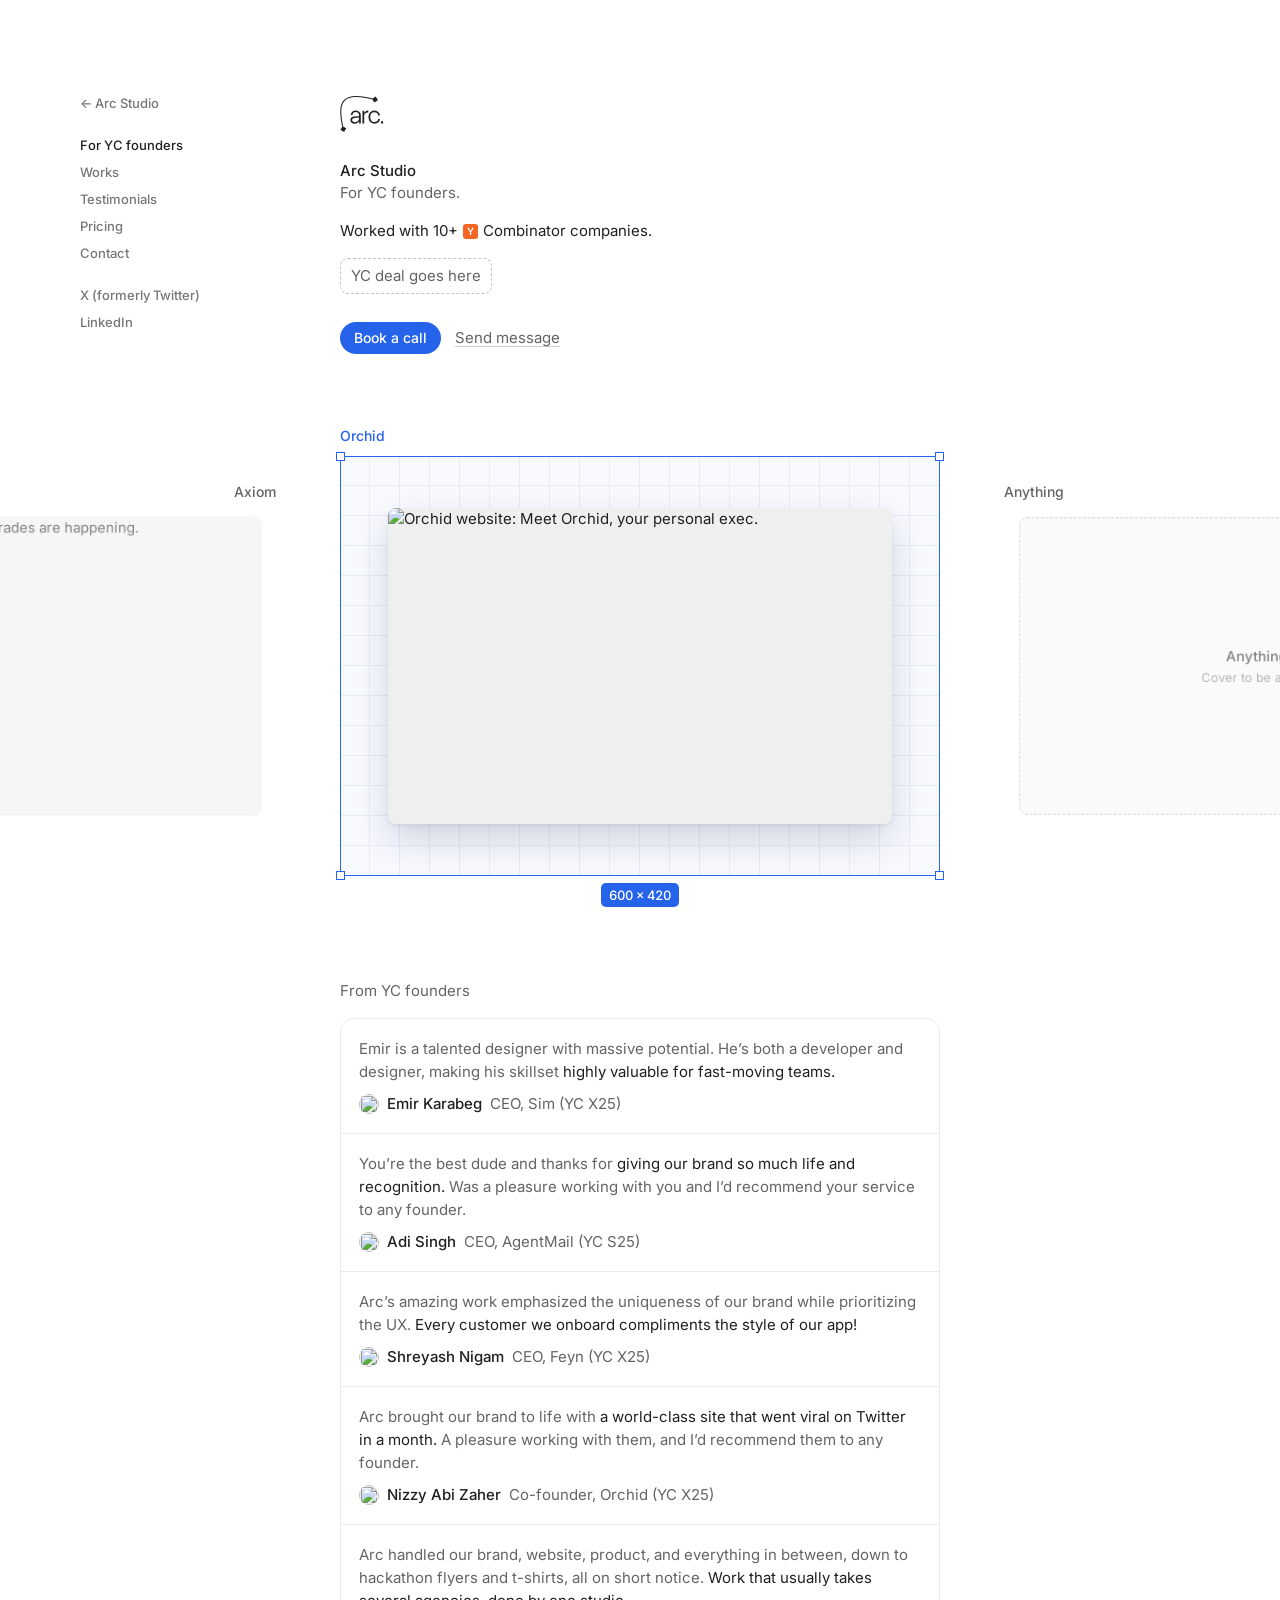
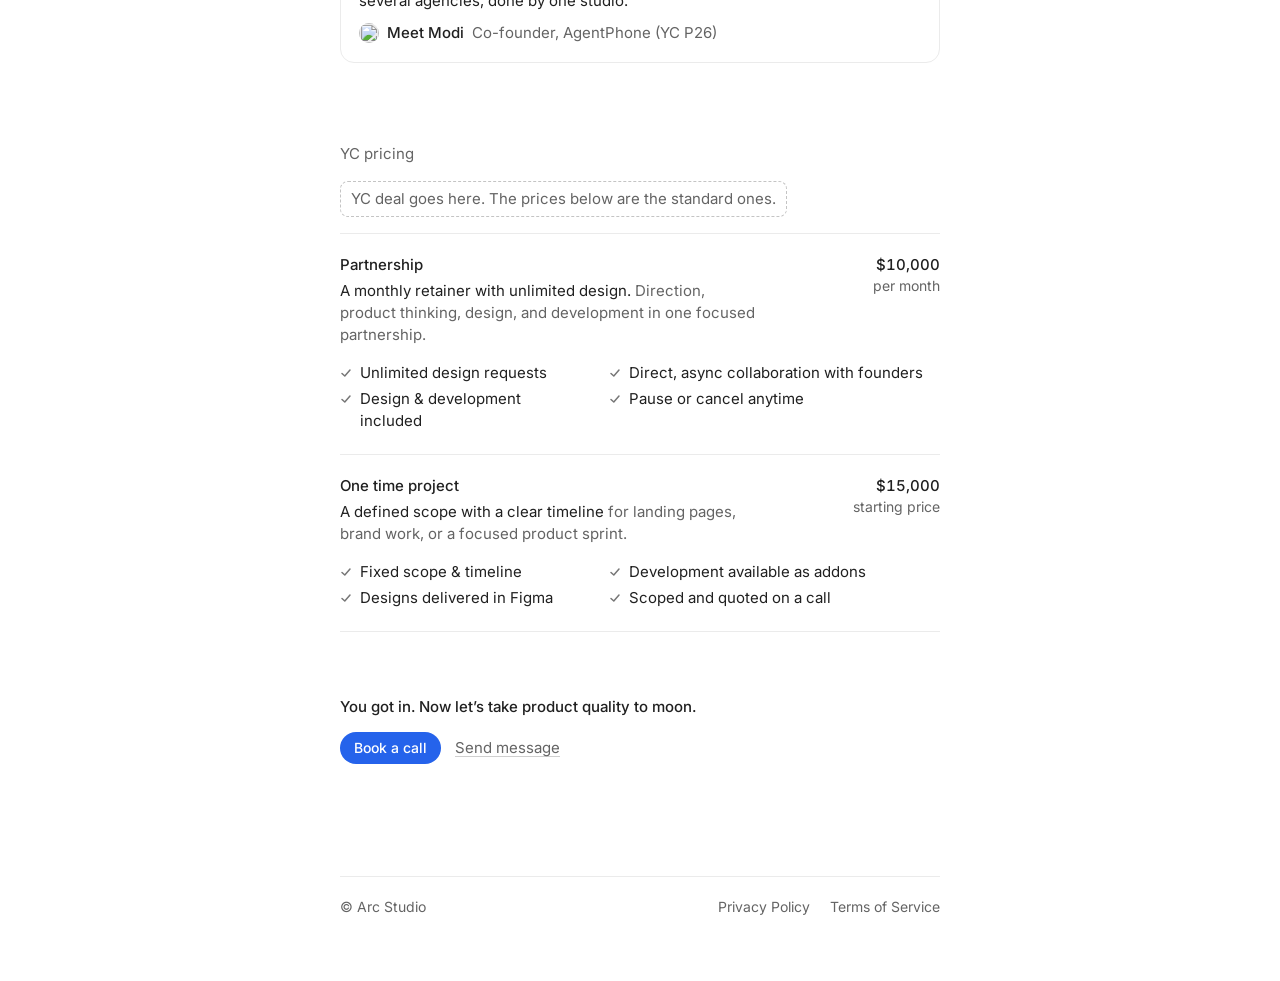
==== yc.html @ d801b8f3 "Add Arc Studio landing page and YC founders page Static site: homepage with sidebar, works carousel " ====
<!doctype html>
<html lang="en">
  <head>
    <meta charset="utf-8" />
    <meta name="viewport" content="width=device-width, initial-scale=1" />
    <title>Arc Studio for YC founders</title>
    <meta name="description" content="Arc Studio for Y Combinator founders." />
    <link rel="preconnect" href="https://fonts.googleapis.com" />
    <link rel="preconnect" href="https://fonts.gstatic.com" crossorigin />
    <link href="https://fonts.googleapis.com/css2?family=Caveat:wght@400&family=Inter:wght@400;500;600&display=swap" rel="stylesheet" />
    <link rel="stylesheet" href="styles.css" />
  </head>
  <body>
    <nav class="sidebar" aria-label="Sections">
      <ul class="sidebar__group">
        <li><a class="sidebar__link" href="index.html">&larr; Arc Studio</a></li>
      </ul>
      <ul class="sidebar__group">
        <li><a class="sidebar__link is-active" href="#top" data-spy="top">For YC founders</a></li>
        <li><a class="sidebar__link" href="#works" data-spy="works">Works</a></li>
        <li><a class="sidebar__link" href="#testimonials" data-spy="testimonials">Testimonials</a></li>
        <li><a class="sidebar__link" href="#pricing" data-spy="pricing">Pricing</a></li>
        <li><a class="sidebar__link" href="#contact" data-spy="contact">Contact</a></li>
      </ul>
      <ul class="sidebar__group">
        <li><a class="sidebar__link" href="https://x.com/arcstudio">X (formerly Twitter)</a></li>
        <li><a class="sidebar__link" href="https://www.linkedin.com/company/design-studio-arc/">LinkedIn</a></li>
      </ul>
    </nav>

    <main>
      <header class="col intro" id="top">
        <a class="logo" href="index.html" aria-label="Arc, back to the main page">
          <svg viewBox="0 0 58 48" fill="currentColor" aria-hidden="true">
            <path d="M27.3996 25.6826V36.5368H25.1037V33.773C24.5003 34.7557 23.6959 35.5207 22.6904 36.0678C21.6849 36.615 20.5342 36.8886 19.2382 36.8886C17.5624 36.8886 16.1938 36.4363 15.1324 35.5318C14.0822 34.6161 13.5571 33.438 13.5571 31.9975C13.5571 30.6686 14.0096 29.5966 14.9145 28.7814C15.8195 27.9662 17.0764 27.4916 18.6852 27.3576L24.2657 26.9054C24.8243 26.8607 25.1037 26.576 25.1037 26.0511V25.5486C25.1037 24.2867 24.7014 23.2817 23.897 22.5335C23.0926 21.7854 22.0033 21.4113 20.6292 21.4113C18.0595 21.4113 16.6406 22.6955 16.3725 25.2638H13.9928C14.071 24.1025 14.4062 23.0863 14.9983 22.2153C15.5905 21.3331 16.3781 20.6463 17.3613 20.155C18.3444 19.6636 19.4616 19.418 20.7129 19.418C22.0201 19.418 23.1764 19.686 24.1819 20.222C25.1874 20.758 25.9751 21.5006 26.5449 22.4498C27.1147 23.3878 27.3996 24.4654 27.3996 25.6826ZM15.8698 31.8635C15.8698 32.7792 16.2105 33.505 16.892 34.041C17.5735 34.577 18.5064 34.845 19.6907 34.845C21.3218 34.845 22.629 34.3425 23.6122 33.3375C24.6065 32.3325 25.1037 30.9981 25.1037 29.3342V28.7814L19.1041 29.2002C16.9479 29.3565 15.8698 30.2443 15.8698 31.8635ZM29.6389 19.7865H31.9348V22.2823C32.4934 21.3778 33.2029 20.6798 34.0631 20.1885C34.9346 19.6971 35.8172 19.4515 36.7109 19.4515H37.398V21.8468H36.6942C35.3312 21.8468 34.1972 22.2599 33.2922 23.0863C32.3873 23.9126 31.9348 24.9735 31.9348 26.2689V36.5368H29.6389V19.7865ZM37.6173 28.0947C37.6173 26.3526 37.9413 24.8339 38.5893 23.5386C39.2485 22.232 40.159 21.2214 41.3209 20.5067C42.494 19.7809 43.857 19.418 45.41 19.418C46.8065 19.418 48.0522 19.6916 49.1471 20.2387C50.2531 20.7747 51.1358 21.5341 51.7949 22.5168C52.4653 23.4995 52.8451 24.6497 52.9345 25.9674H50.5883C50.5213 24.5938 50.0185 23.5162 49.0801 22.7345C48.1416 21.9417 46.9182 21.5453 45.41 21.5453C43.6783 21.5453 42.3376 22.1204 41.3879 23.2706C40.4383 24.4096 39.9635 26.0176 39.9635 28.0947C39.9635 30.194 40.4383 31.8244 41.3879 32.9858C42.3488 34.136 43.6894 34.7111 45.41 34.7111C46.9071 34.7111 48.1248 34.3481 49.0633 33.6223C50.0018 32.8853 50.5101 31.8691 50.5883 30.5737H52.9345C52.8228 31.8579 52.4317 32.969 51.7614 33.907C51.1022 34.8451 50.2252 35.5709 49.1303 36.0846C48.0355 36.5871 46.7953 36.8383 45.41 36.8383C43.857 36.8383 42.494 36.4754 41.3209 35.7496C40.159 35.0237 39.2485 34.0075 38.5893 32.701C37.9413 31.3833 37.6173 29.8479 37.6173 28.0947ZM54.4305 33.639H57.1789V36.5368H54.4305V33.639Z" />
            <path d="M5.06551 48L8.02934 43.1319L3.15893 40.1696L0.195095 45.0376L5.06551 48ZM50.2625 5.65177L47.3581 0.748277L42.4521 3.65164L45.3569 8.55517L50.2625 5.65177ZM4.79067 43.9199C2.39579 34.0839 1.21275 26.086 1.41968 19.7892C1.62658 13.4943 3.21856 8.99099 6.27854 6.02516C9.34062 3.05731 13.9959 1.50944 20.5956 1.40189C27.1949 1.2943 35.6457 2.6292 46.184 5.32779L46.5307 3.97562C35.9463 1.26523 27.3552 -0.104352 20.5729 0.00620019C13.791 0.116753 8.72503 1.70957 5.30634 5.02311C1.8855 8.33867 0.237096 13.2574 0.0239147 19.7434C-0.189197 26.2277 1.02806 34.3694 3.43376 44.25L4.79067 43.9199Z" />
          </svg>
        </a>

        <div class="intro__text">
          <div>
            <h1 class="intro__name">Arc Studio</h1>
            <p class="muted">For YC founders.</p>
          </div>
          <p class="yc">
            Worked with 10+
            <span class="yc__tail">
              <span class="yc__mark" aria-hidden="true">Y</span>
              <span class="visually-hidden">Y</span>
            </span>
            Combinator companies.
          </p>
          <!-- PLACEHOLDER: replace with the real YC deal (how much off, which plan, any conditions). -->
          <p class="placeholder">YC deal goes here</p>
        </div>

        <div class="actions">
          <a class="button" href="https://cal.com/team/arc-studio/intro-call">Book a call</a>
          <a class="text-link" href="mailto:omeroztok@witharc.co">Send message</a>
        </div>

      </header>

      <section class="strip" id="works" aria-label="Works">
        <div class="strip__stage">
          <!-- Grid paper sits behind the covers; the selection outline sits in front of them. -->
          <div class="frame-paper" aria-hidden="true"></div>

          <div class="track" tabindex="0" role="group" aria-roledescription="carousel" aria-label="Work for YC companies. Use the arrow keys to move between them.">
            <figure class="slide" data-name="Axiom">
              <figcaption class="slide__name">Axiom</figcaption>
              <img
                class="slide__cover"
                src="https://cdn.wonder.so/images/01a05f47-f2b0-7104-840f-65ccccea2167/f6e70d672ca55e69bbfa693ab3a7f59bd3841e532ecb34a6ce925dee677c265a.webp"
                alt="Axiom website: Where most trades are happening."
                width="504"
                height="316"
                draggable="false"
              />
            </figure>
            <figure class="slide" data-name="Orchid" data-start>
              <figcaption class="slide__name">Orchid</figcaption>
              <img
                class="slide__cover"
                src="https://cdn.wonder.so/images/01a05f47-f2b0-7104-840f-65ccccea2167/71f6ad0675a9d27f158d7ec3888b542490838407da6e29821284a0503636b088.webp"
                alt="Orchid website: Meet Orchid, your personal exec."
                width="504"
                height="316"
                draggable="false"
              />
            </figure>
            <figure class="slide" data-name="Anything">
              <figcaption class="slide__name">Anything</figcaption>
              <!-- PLACEHOLDER: replace with the Anything cover image. -->
              <div class="slide__cover slide__cover--placeholder">
                <span>Anything</span>
                <span class="slide__placeholder-hint">Cover to be added</span>
              </div>
            </figure>
            <figure class="slide" data-name="Conviction">
              <figcaption class="slide__name">Conviction</figcaption>
              <!-- PLACEHOLDER: replace with the Conviction cover image. -->
              <div class="slide__cover slide__cover--placeholder">
                <span>Conviction</span>
                <span class="slide__placeholder-hint">Cover to be added</span>
              </div>
            </figure>
            <figure class="slide" data-name="Sim">
              <figcaption class="slide__name">Sim</figcaption>
              <!-- PLACEHOLDER: replace with the Sim cover image. -->
              <div class="slide__cover slide__cover--placeholder">
                <span>Sim</span>
                <span class="slide__placeholder-hint">Cover to be added</span>
              </div>
            </figure>
            <figure class="slide" data-name="AgentPhone">
              <figcaption class="slide__name">AgentPhone</figcaption>
              <!-- PLACEHOLDER: replace with the AgentPhone cover image. -->
              <div class="slide__cover slide__cover--placeholder">
                <span>AgentPhone</span>
                <span class="slide__placeholder-hint">Cover to be added</span>
              </div>
            </figure>
            <figure class="slide" data-name="AgentMail">
              <figcaption class="slide__name">AgentMail</figcaption>
              <img
                class="slide__cover"
                src="https://494510hkri.ufs.sh/f/3d9AyaVNUM8w5LTQDLt1oRY7wDTKfMrq8Sn2isyOdjuzhmc3"
                alt="AgentMail website: Email inboxes for AI agents."
                width="504"
                height="316"
                draggable="false"
              />
            </figure>
            <figure class="slide" data-name="Bloom">
              <figcaption class="slide__name">Bloom</figcaption>
              <!-- PLACEHOLDER: replace with the Bloom cover image. -->
              <div class="slide__cover slide__cover--placeholder">
                <span>Bloom</span>
                <span class="slide__placeholder-hint">Cover to be added</span>
              </div>
            </figure>
            <figure class="slide" data-name="Starsling">
              <figcaption class="slide__name">Starsling</figcaption>
              <!-- PLACEHOLDER: replace with the Starsling cover image. -->
              <div class="slide__cover slide__cover--placeholder">
                <span>Starsling</span>
                <span class="slide__placeholder-hint">Cover to be added</span>
              </div>
            </figure>
            <figure class="slide" data-name="The Hog">
              <figcaption class="slide__name">The Hog</figcaption>
              <!-- PLACEHOLDER: replace with the The Hog cover image. -->
              <div class="slide__cover slide__cover--placeholder">
                <span>The Hog</span>
                <span class="slide__placeholder-hint">Cover to be added</span>
              </div>
            </figure>
            <figure class="slide" data-name="Chonkie">
              <figcaption class="slide__name">Chonkie</figcaption>
              <!-- PLACEHOLDER: replace with the Chonkie cover image. -->
              <div class="slide__cover slide__cover--placeholder">
                <span>Chonkie</span>
                <span class="slide__placeholder-hint">Cover to be added</span>
              </div>
            </figure>
          </div>

          <div class="frame" aria-hidden="true">
            <div class="frame__label-row">
              <span class="frame__label">Orchid</span>
            </div>
            <div class="frame__outline">
              <span class="handle handle--tl"></span>
              <span class="handle handle--tr"></span>
              <span class="handle handle--bl"></span>
              <span class="handle handle--br"></span>
              <span class="frame__size">600 × 420</span>
            </div>
          </div>
        </div>
      </section>

      <section class="col testimonials" id="testimonials">
        <h2 class="label">From YC founders</h2>
        <ul class="quotes">
          <li class="quote">
            <p class="quote__text">Emir is a talented designer with massive potential. He’s both a developer and designer, making his skillset <span class="hl">highly valuable for fast-moving teams.</span></p>
            <p class="quote__author">
              <img src="https://cdn.wonder.so/images/01a05f47-f2b0-7104-840f-65ccccea2167/f663b1d0a4e719d8986db41d1a7f62885af202458eebf051817cdfa7c5514224.png" alt="" width="20" height="20" />
              <span class="quote__name">Emir Karabeg</span>
              <span class="muted">CEO, Sim (YC X25)</span>
            </p>
          </li>
          <li class="quote">
            <p class="quote__text">You’re the best dude and thanks for <span class="hl">giving our brand so much life and recognition.</span> Was a pleasure working with you and I’d recommend your service to any founder.</p>
            <p class="quote__author">
              <img src="https://cdn.wonder.so/images/01a05f47-f2b0-7104-840f-65ccccea2167/d2fd9c8f2bea370aa4e50c09d8aa0f7f2b045abb8ea6b80da1d08ebdfedfe9bc.png" alt="" width="20" height="20" />
              <span class="quote__name">Adi Singh</span>
              <span class="muted">CEO, AgentMail (YC S25)</span>
            </p>
          </li>
          <li class="quote">
            <p class="quote__text">Arc’s amazing work emphasized the uniqueness of our brand while prioritizing the UX. <span class="hl">Every customer we onboard compliments the style of our app!</span></p>
            <p class="quote__author">
              <img src="https://cdn.wonder.so/images/01a05f47-f2b0-7104-840f-65ccccea2167/b9dfbb4c04f3bc6a5b354bbda1200e8f8ddaf02d2c510a74bcb8a5bd4815b153.png" alt="" width="20" height="20" />
              <span class="quote__name">Shreyash Nigam</span>
              <span class="muted">CEO, Feyn (YC X25)</span>
            </p>
          </li>
          <li class="quote">
            <p class="quote__text">Arc brought our brand to life with <span class="hl">a world-class site that went viral on Twitter in a month.</span> A pleasure working with them, and I’d recommend them to any founder.</p>
            <p class="quote__author">
              <img src="https://cdn.wonder.so/images/01a05f47-f2b0-7104-840f-65ccccea2167/55cb31655489711584c4b7bc4f9574b9bb0872e75d41525bc3cbbfddf308d2d2.png" alt="" width="20" height="20" />
              <span class="quote__name">Nizzy Abi Zaher</span>
              <span class="muted">Co-founder, Orchid (YC X25)</span>
            </p>
          </li>
          <li class="quote">
            <p class="quote__text">Arc handled our brand, website, product, and everything in between, down to hackathon flyers and t-shirts, all on short notice. <span class="hl">Work that usually takes several agencies, done by one studio.</span></p>
            <p class="quote__author">
              <img src="https://www.witharc.co/testimonials/meet-modi.png" alt="" width="20" height="20" />
              <span class="quote__name">Meet Modi</span>
              <span class="muted">Co-founder, AgentPhone (YC P26)</span>
            </p>
          </li>
        </ul>
      </section>

      <section class="col pricing" id="pricing">
        <h2 class="label">YC pricing</h2>
        <!-- PLACEHOLDER: replace with the YC terms; the prices below are the standard ones. -->
        <p class="placeholder">YC deal goes here. The prices below are the standard ones.</p>
        <div class="plans">
          <article class="plan">
            <div class="plan__head">
              <div class="plan__summary">
                <h3 class="plan__name">Partnership</h3>
                <p class="plan__description"><span class="hl">A monthly retainer with unlimited design.</span> Direction, product thinking, design, and development in one focused partnership.</p>
              </div>
              <p class="plan__price">
                <span class="plan__amount">$10,000</span>
                <span class="plan__unit">per month</span>
              </p>
            </div>
            <ul class="plan__features">
              <li>Unlimited design requests</li>
              <li>Direct, async collaboration with founders</li>
              <li>Design &amp; development included</li>
              <li>Pause or cancel anytime</li>
            </ul>
          </article>
          <article class="plan">
            <div class="plan__head">
              <div class="plan__summary">
                <h3 class="plan__name">One time project</h3>
                <p class="plan__description"><span class="hl">A defined scope with a clear timeline</span> for landing pages, brand work, or a focused product sprint.</p>
              </div>
              <p class="plan__price">
                <span class="plan__amount">$15,000</span>
                <span class="plan__unit">starting price</span>
              </p>
            </div>
            <ul class="plan__features">
              <li>Fixed scope &amp; timeline</li>
              <li>Development available as addons</li>
              <li>Designs delivered in Figma</li>
              <li>Scoped and quoted on a call</li>
            </ul>
          </article>
        </div>
      </section>


      <section class="col closing" id="contact">
        <p class="closing__statement">You got in. Now let’s take product quality to moon.</p>
        <div class="actions">
          <a class="button" href="https://cal.com/team/arc-studio/intro-call">Book a call</a>
          <a class="text-link" href="mailto:omeroztok@witharc.co">Send message</a>
        </div>
      </section>

      <footer class="col footer">
        <div class="footer__legal">
          <span>© Arc Studio</span>
          <span class="footer__legal-links">
            <a href="#">Privacy Policy</a>
            <a href="#">Terms of Service</a>
          </span>
        </div>
      </footer>
    </main>

    <script src="sounds.js"></script>
    <script src="script.js"></script>
  </body>
</html>
---- styles.css ----
:root {
  --ink: #202020;
  --muted: #646464;
  --faint: #767676;
  --line: #ebebeb;
  --blue: #2563eb;
  --blue-hover: #1d4fd8;
  --paper: #f8fafe;
  --grid: #e6ecf7;
  --column: 600px;
  --gutter: 20px;
}

*,
*::before,
*::after {
  box-sizing: border-box;
}

html {
  scroll-behavior: smooth;
  -webkit-text-size-adjust: 100%;
}

body {
  margin: 0;
  background: #fff;
  color: var(--ink);
  /* TWK Lausanne is used when it is installed on the machine; Inter is the stand-in. */
  font-family: "TWK Lausanne", "TWKLausanne", Inter, system-ui, -apple-system, sans-serif;
  font-size: 15px;
  line-height: 22px;
  -webkit-font-smoothing: antialiased;
  -moz-osx-font-smoothing: grayscale;
}

h1,
h2,
h3,
p,
ul,
figure,
blockquote {
  margin: 0;
  padding: 0;
  font: inherit;
}

ul {
  list-style: none;
}

a {
  color: inherit;
  text-decoration: none;
}

a:focus-visible {
  outline: 2px solid var(--blue);
  outline-offset: 3px;
  border-radius: 3px;
}

img {
  display: block;
  max-width: 100%;
}

.muted {
  color: var(--muted);
}

.hl {
  color: var(--ink);
}

.label {
  color: var(--muted);
}

.visually-hidden {
  position: absolute;
  width: 1px;
  height: 1px;
  overflow: hidden;
  clip-path: inset(50%);
  white-space: nowrap;
}

.col {
  width: min(var(--column), 100% - var(--gutter) * 2);
  margin-inline: auto;
}

/* ---------- Sidebar ---------- */

.sidebar {
  position: fixed;
  top: 92px;
  left: 80px;
  z-index: 10;
  display: flex;
  flex-direction: column;
  gap: 20px;
  width: 160px;
  transition: opacity 160ms ease;
}

.sidebar.is-hidden {
  opacity: 0;
  pointer-events: none;
}

.sidebar__group {
  display: flex;
  flex-direction: column;
  gap: 5px;
}

.sidebar__link {
  color: var(--faint);
  font-size: 13px;
  line-height: 18px;
  font-weight: 500;
  transition: color 120ms ease;
}

.sidebar__link:hover,
.sidebar__link.is-active {
  color: var(--ink);
}

/* ---------- Intro ---------- */

.intro {
  display: flex;
  flex-direction: column;
  gap: 28px;
  padding-top: 96px;
}

.logo {
  display: block;
  width: 44px;
  height: 36px;
  color: var(--ink);
}

.logo svg {
  display: block;
  width: 100%;
  height: 100%;
}

.intro__text {
  display: flex;
  flex-direction: column;
  gap: 16px;
}

.intro__name {
  font-weight: 500;
}

.intro__offer {
  max-width: 520px;
}

/* A flex row centres the mark on the line, which puts it level with the capital letters. */
.yc {
  display: flex;
  flex-wrap: wrap;
  align-items: center;
  gap: 0 5px;
}

/* The link and the full stop after it, kept together so the row gap does not split them. */
.yc__tail {
  display: flex;
  align-items: center;
}

/* One underline runs under the mark and both words, so the whole group reads as a single link. */
.yc__link {
  position: relative;
  display: flex;
  align-items: center;
  gap: 5px;
}

.yc__link::after {
  content: "";
  position: absolute;
  right: 0;
  bottom: 1px;
  left: 0;
  height: 1px;
  background: #cfcfcf;
  transition: background-color 120ms ease;
}

.yc__link:hover::after {
  background: var(--ink);
}

/* The handwritten note sits up and to the right of "companies", outside the text flow. */
.yc__note {
  position: absolute;
  top: -38px;
  left: calc(100% + 1px);
  width: 190px;
  height: 46px;
  color: var(--ink);
}

.yc__arrow {
  position: absolute;
  top: 17px;
  left: 2px;
  width: 34px;
  height: 28px;
  overflow: visible;
  stroke: currentColor;
  stroke-width: 1.4;
  stroke-linecap: round;
  stroke-linejoin: round;
}

/* pathLength="1" in the markup lets one dash stand for the whole stroke, whatever its real length. */
.yc__arrow path {
  stroke-dasharray: 1;
  stroke-dashoffset: 1;
  opacity: 0;
}

.yc__arrow-shaft {
  animation: yc-draw 320ms cubic-bezier(0.6, 0, 0.3, 1) 400ms forwards;
}

.yc__arrow-head {
  animation: yc-draw 160ms ease-out 720ms forwards;
}

.yc__note-text {
  position: absolute;
  top: 3px;
  left: 38px;
  font-family: "Caveat", "Bradley Hand", cursive;
  font-size: 18px;
  line-height: 20px;
  font-weight: 400;
  white-space: nowrap;
  opacity: 0;
  transform: rotate(-4deg);
  transform-origin: left center;
  animation: yc-note-in 260ms ease-out 860ms forwards;
}

@keyframes yc-draw {
  0% {
    stroke-dashoffset: 1;
    opacity: 0;
  }
  5% {
    opacity: 1;
  }
  100% {
    stroke-dashoffset: 0;
    opacity: 1;
  }
}

@keyframes yc-note-in {
  from {
    opacity: 0;
    transform: translateY(5px) rotate(-4deg);
  }
  to {
    opacity: 1;
    transform: translateY(0) rotate(-4deg);
  }
}

.yc__mark {
  display: flex;
  flex: none;
  align-items: center;
  justify-content: center;
  width: 15px;
  height: 15px;
  border-radius: 3px;
  background: #f26522;
  color: #fff;
  font-size: 10px;
  line-height: 1;
  font-weight: 600;
}

.actions {
  display: flex;
  align-items: center;
  gap: 14px;
}

.button {
  display: inline-flex;
  align-items: center;
  justify-content: center;
  height: 32px;
  padding: 0 14px;
  border-radius: 999px;
  background: var(--blue);
  color: #fff;
  font-size: 14px;
  line-height: 18px;
  font-weight: 500;
  transition: background-color 120ms ease;
}

.button:hover {
  background: var(--blue-hover);
}

.text-link {
  color: var(--muted);
  text-decoration: underline;
  text-decoration-color: #cfcfcf;
  text-underline-offset: 3px;
  transition: color 120ms ease, text-decoration-color 120ms ease;
}

.text-link:hover {
  color: var(--ink);
  text-decoration-color: var(--ink);
}

/* ---------- Placeholders (content still to come) ---------- */

/* A dashed box marks text that is not written yet, so it cannot be mistaken for real copy. */
.placeholder {
  align-self: flex-start;
  padding: 6px 10px;
  border: 1px dashed #c4c4c4;
  border-radius: 8px;
  color: var(--muted);
}

/* A stand-in cover for a work that has no image yet: same size as a real cover. */
.slide .slide__cover--placeholder {
  display: flex;
  flex-direction: column;
  align-items: center;
  justify-content: center;
  gap: 2px;
  border: 1px dashed #c4c4c4;
  background: #f6f6f6;
  box-shadow: none;
  color: var(--ink);
  font-weight: 500;
}

.slide__placeholder-hint {
  color: var(--faint);
  font-size: 13px;
  line-height: 18px;
  font-weight: 400;
}

/* ---------- Client logos ---------- */

/* A slow, endless row: two copies of the list travel left together and the edges fade out. */
.logos {
  --logo-gap: 48px;
  display: flex;
  margin-top: 12px;
  overflow: hidden;
  -webkit-mask-image: linear-gradient(to right, transparent, #000 56px, #000 calc(100% - 56px), transparent);
  mask-image: linear-gradient(to right, transparent, #000 56px, #000 calc(100% - 56px), transparent);
}

/* Each copy carries its own trailing gap, so moving by exactly one copy's width loops without a jump. */
.logos__track {
  display: flex;
  flex: none;
  align-items: center;
  gap: var(--logo-gap);
  height: 20px;
  padding-right: var(--logo-gap);
  animation: logos-scroll 30s linear infinite;
}

.logos:hover .logos__track {
  animation-play-state: paused;
}

.logos li {
  display: flex;
  flex: none;
  align-items: center;
}

@keyframes logos-scroll {
  to {
    transform: translateX(-100%);
  }
}

/* Same treatment as Arc's own site: every mark flattened to black, then faded. */
.logos img {
  width: auto;
  max-width: none;
  filter: brightness(0);
  opacity: 0.4;
}

/* Heights are set per mark so the five read as the same optical size. */
.logos__automattic {
  height: 9px;
}

.logos__axiom {
  height: 14px;
}

.logos__agentmail {
  height: 16px;
}

.logos__sim {
  height: 15px;
}

.logos__orchid {
  height: 16px;
}

/* ---------- Works strip ---------- */

/*
  A horizontal, snap-scrolling row of covers. The selection frame stays put in the middle;
  script.js writes --d on each slide (0 when centred, 1 when a full slide away) and the
  cover's scale, opacity and shadow follow it.
*/
.strip {
  --slide-w: 600px;
  --frame-h: 420px;
  --label-h: 30px;
  --slide-gap: 16px;
  position: relative;
  padding: 72px 0 48px;
  overflow: hidden;
}

.strip__stage {
  position: relative;
  height: calc(var(--label-h) + var(--frame-h));
}

.frame-paper {
  position: absolute;
  top: var(--label-h);
  left: 50%;
  width: var(--slide-w);
  height: var(--frame-h);
  background-color: var(--paper);
  background-image:
    linear-gradient(to right, var(--grid) 1px, transparent 1px),
    linear-gradient(to bottom, var(--grid) 1px, transparent 1px);
  background-size: 30px 30px;
  background-position: -1px -1px;
  transform: translateX(-50%);
}

.track {
  position: absolute;
  top: var(--label-h);
  right: 0;
  left: 0;
  z-index: 1;
  display: flex;
  gap: var(--slide-gap);
  height: var(--frame-h);
  padding-inline: calc(50% - var(--slide-w) / 2);
  overflow-x: auto;
  overflow-y: hidden;
  overscroll-behavior-x: contain;
  scroll-snap-type: x mandatory;
  scrollbar-width: none;
  cursor: grab;
  outline: none;
  -webkit-overflow-scrolling: touch;
}

.track::-webkit-scrollbar {
  display: none;
}

/* While the mouse drags, snapping is off so the row follows the pointer exactly. */
.track.is-dragging {
  scroll-snap-type: none;
  cursor: grabbing;
}

.slide {
  --d: 1;
  position: relative;
  display: flex;
  flex: none;
  align-items: center;
  justify-content: center;
  width: var(--slide-w);
  height: var(--frame-h);
  scroll-snap-align: center;
  scroll-snap-stop: always;
}

.slide__cover {
  width: 84%;
  height: auto;
  aspect-ratio: 504 / 316;
  border-radius: 8px;
  background: #efefef;
  object-fit: cover;
  opacity: calc(1 - 0.45 * var(--d));
  transform: scale(calc(1 - 0.06 * var(--d)));
  box-shadow:
    0 0 0 1px rgba(14, 14, 16, calc(0.08 * var(--d))),
    0 2px 4px rgba(14, 14, 16, calc(0.06 * (1 - var(--d)))),
    0 16px 36px rgba(20, 40, 90, calc(0.18 * (1 - var(--d))));
  user-select: none;
  -webkit-user-drag: none;
  will-change: transform, opacity;
}

/* A side cover's own name; it fades out as the cover reaches the frame, where the blue label takes over. */
.slide__name {
  position: absolute;
  right: 8%;
  bottom: calc(50% + var(--slide-w) * 0.84 * 316 / 504 / 2 + 6px);
  left: 8%;
  color: var(--muted);
  font-size: 14px;
  line-height: 20px;
  font-weight: 500;
  opacity: var(--d);
  pointer-events: none;
}

.slide.is-before .slide__name {
  text-align: right;
}

.frame {
  position: absolute;
  top: 0;
  left: 50%;
  z-index: 2;
  width: var(--slide-w);
  transform: translateX(-50%);
  pointer-events: none;
}

.frame__label-row {
  display: flex;
  align-items: center;
  justify-content: space-between;
  height: 20px;
  margin-bottom: 10px;
  font-size: 14px;
  line-height: 20px;
  font-weight: 500;
}

.frame__label {
  color: var(--blue);
}

.frame__label.is-swapping {
  animation: label-in 280ms cubic-bezier(0.2, 0.8, 0.2, 1);
}

.frame__outline {
  position: relative;
  height: var(--frame-h);
  border: 1px solid var(--blue);
  transition: border-color 200ms ease, box-shadow 200ms ease;
}

.handle {
  position: absolute;
  width: 9px;
  height: 9px;
  border: 1.5px solid var(--blue);
  background: #fff;
  transition: transform 220ms cubic-bezier(0.2, 0.8, 0.2, 1);
}

.handle--tl {
  top: -5px;
  left: -5px;
}

.handle--tr {
  top: -5px;
  right: -5px;
}

.handle--bl {
  bottom: -5px;
  left: -5px;
}

.handle--br {
  right: -5px;
  bottom: -5px;
}

.frame__size {
  position: absolute;
  bottom: -32px;
  left: 50%;
  display: flex;
  align-items: center;
  height: 24px;
  padding: 0 8px;
  border-radius: 5px;
  background: var(--blue);
  color: #fff;
  font-size: 13px;
  line-height: 16px;
  font-weight: 500;
  font-variant-numeric: tabular-nums;
  white-space: nowrap;
  transform: translateX(-50%);
  transition: opacity 180ms ease, transform 260ms cubic-bezier(0.2, 0.8, 0.2, 1);
}

/* In motion the selection lets go: the outline thins out, the handles shrink, the badge tucks away. */
.strip.is-scrolling .frame__outline {
  border-color: rgba(37, 99, 235, 0.35);
}

.strip.is-scrolling .handle {
  transform: scale(0.5);
}

.strip.is-scrolling .frame__size {
  opacity: 0;
  transform: translateX(-50%) translateY(-6px);
}

/* When the row settles the selection grabs the new cover with a small overshoot. */
.strip.is-locked .frame__outline {
  animation: frame-lock 460ms cubic-bezier(0.2, 0.8, 0.2, 1);
}

.track:focus-visible ~ .frame .frame__outline {
  box-shadow: 0 0 0 3px rgba(37, 99, 235, 0.2);
}

@keyframes frame-lock {
  0% {
    transform: scale(1.022);
  }
  55% {
    transform: scale(0.996);
  }
  100% {
    transform: scale(1);
  }
}

@keyframes label-in {
  from {
    opacity: 0;
    transform: translateY(5px);
  }
  to {
    opacity: 1;
    transform: translateY(0);
  }
}

/* ---------- Testimonials ---------- */

.testimonials {
  display: flex;
  flex-direction: column;
  gap: 16px;
  padding-top: 56px;
}

.quotes {
  border: 1px solid var(--line);
  border-radius: 14px;
}

.quote {
  display: flex;
  flex-direction: column;
  gap: 10px;
  padding: 18px;
}

.quote + .quote {
  border-top: 1px solid var(--line);
}

.quote__text {
  color: var(--muted);
  line-height: 23px;
}

.quote__author {
  display: flex;
  flex-wrap: wrap;
  align-items: center;
  gap: 0 8px;
}

.quote__author img {
  width: 20px;
  height: 20px;
  border-radius: 50%;
  background: var(--line);
  object-fit: cover;
}

.quote__name {
  font-weight: 500;
}

/* ---------- Pricing ---------- */

.pricing {
  display: flex;
  flex-direction: column;
  gap: 16px;
  padding-top: 80px;
}

/* One plan per row: what it is on the left, what it costs on the right, what you get underneath. */
.plans {
  border-top: 1px solid var(--line);
}

.plan {
  display: flex;
  flex-direction: column;
  gap: 16px;
  padding: 20px 0 22px;
  border-bottom: 1px solid var(--line);
}

.plan__head {
  display: grid;
  grid-template-columns: minmax(0, 1fr) auto;
  column-gap: 40px;
  align-items: start;
}

.plan__summary {
  display: flex;
  flex-direction: column;
  gap: 4px;
}

.plan__name {
  font-weight: 500;
}

.plan__description {
  max-width: 420px;
  color: var(--muted);
}

.plan__price {
  display: flex;
  flex-direction: column;
  align-items: flex-end;
  white-space: nowrap;
}

.plan__amount {
  font-weight: 500;
  font-variant-numeric: tabular-nums;
}

.plan__unit {
  color: var(--muted);
  font-size: 14px;
  line-height: 20px;
}

.plan__features {
  display: grid;
  /* The right column is wider so the longest feature stays on one line. */
  grid-template-columns: minmax(0, 0.85fr) minmax(0, 1.15fr);
  gap: 4px 24px;
}

.plan__features li {
  display: flex;
  align-items: flex-start;
  gap: 8px;
}

.plan__features li::before {
  content: "";
  flex: none;
  width: 12px;
  height: 12px;
  margin-top: 5px;
  background: no-repeat center / contain
    url("data:image/svg+xml,%3Csvg xmlns='http://www.w3.org/2000/svg' viewBox='0 0 12 12' fill='none' stroke='%23767676' stroke-width='1.5' stroke-linecap='round' stroke-linejoin='round'%3E%3Cpath d='M2 6.5 4.8 9 10 3'/%3E%3C/svg%3E");
}

/* ---------- Pull quote ---------- */

.pullquote {
  margin-top: 56px;
  padding-left: 16px;
  border-left: 2px solid #e4e4e4;
}

.pullquote blockquote {
  color: var(--muted);
  line-height: 23px;
}

.pullquote figcaption {
  margin-top: 8px;
  color: var(--muted);
}

/* ---------- Closing ---------- */

.closing {
  display: flex;
  flex-direction: column;
  gap: 14px;
  padding-top: 64px;
}

.closing__statement {
  font-weight: 500;
}

/* ---------- Footer ---------- */

.footer {
  padding: 112px 0 64px;
}

.footer__legal {
  display: flex;
  align-items: center;
  justify-content: space-between;
  padding-top: 20px;
  border-top: 1px solid var(--line);
  color: var(--muted);
  font-size: 14px;
  line-height: 20px;
}

.footer__legal-links {
  display: flex;
  gap: 20px;
}

.footer__legal a:hover {
  color: var(--ink);
}

/* ---------- Smaller screens ---------- */

/* The sidebar needs the left margin to itself. */
@media (max-width: 1119px) {
  .sidebar {
    display: none;
  }
}

/* Below this width there is no room to the right of the line for the handwritten note. */
@media (max-width: 519px) {
  .yc__note {
    display: none;
  }
}

@media (max-width: 679px) {
  .intro {
    padding-top: 56px;
  }

  .strip {
    --slide-w: calc(100vw - var(--gutter) * 2);
    --frame-h: calc((100vw - var(--gutter) * 2) * 0.7);
    --slide-gap: 12px;
  }

  .plan__head {
    column-gap: 20px;
  }

  .plan__features {
    grid-template-columns: 1fr;
  }
}

@media (prefers-reduced-motion: reduce) {
  html {
    scroll-behavior: auto;
  }

  .sidebar,
  .sidebar__link,
  .button,
  .text-link,
  .frame__outline,
  .handle,
  .frame__size {
    transition: none;
  }

  .slide__cover {
    transform: none;
  }

  /* The note is simply there, already drawn. */
  .yc__arrow path {
    stroke-dashoffset: 0;
    opacity: 1;
    animation: none;
  }

  .yc__note-text {
    opacity: 1;
    animation: none;
  }

  /* No auto-motion: the logos sit still in one wrapped row and the looping copy is hidden. */
  .logos {
    -webkit-mask-image: none;
    mask-image: none;
  }

  .logos__track {
    flex: 0 1 auto;
    flex-wrap: wrap;
    gap: 14px 24px;
    height: auto;
    padding-right: 0;
    animation: none;
  }

  .logos__track[aria-hidden="true"] {
    display: none;
  }
}
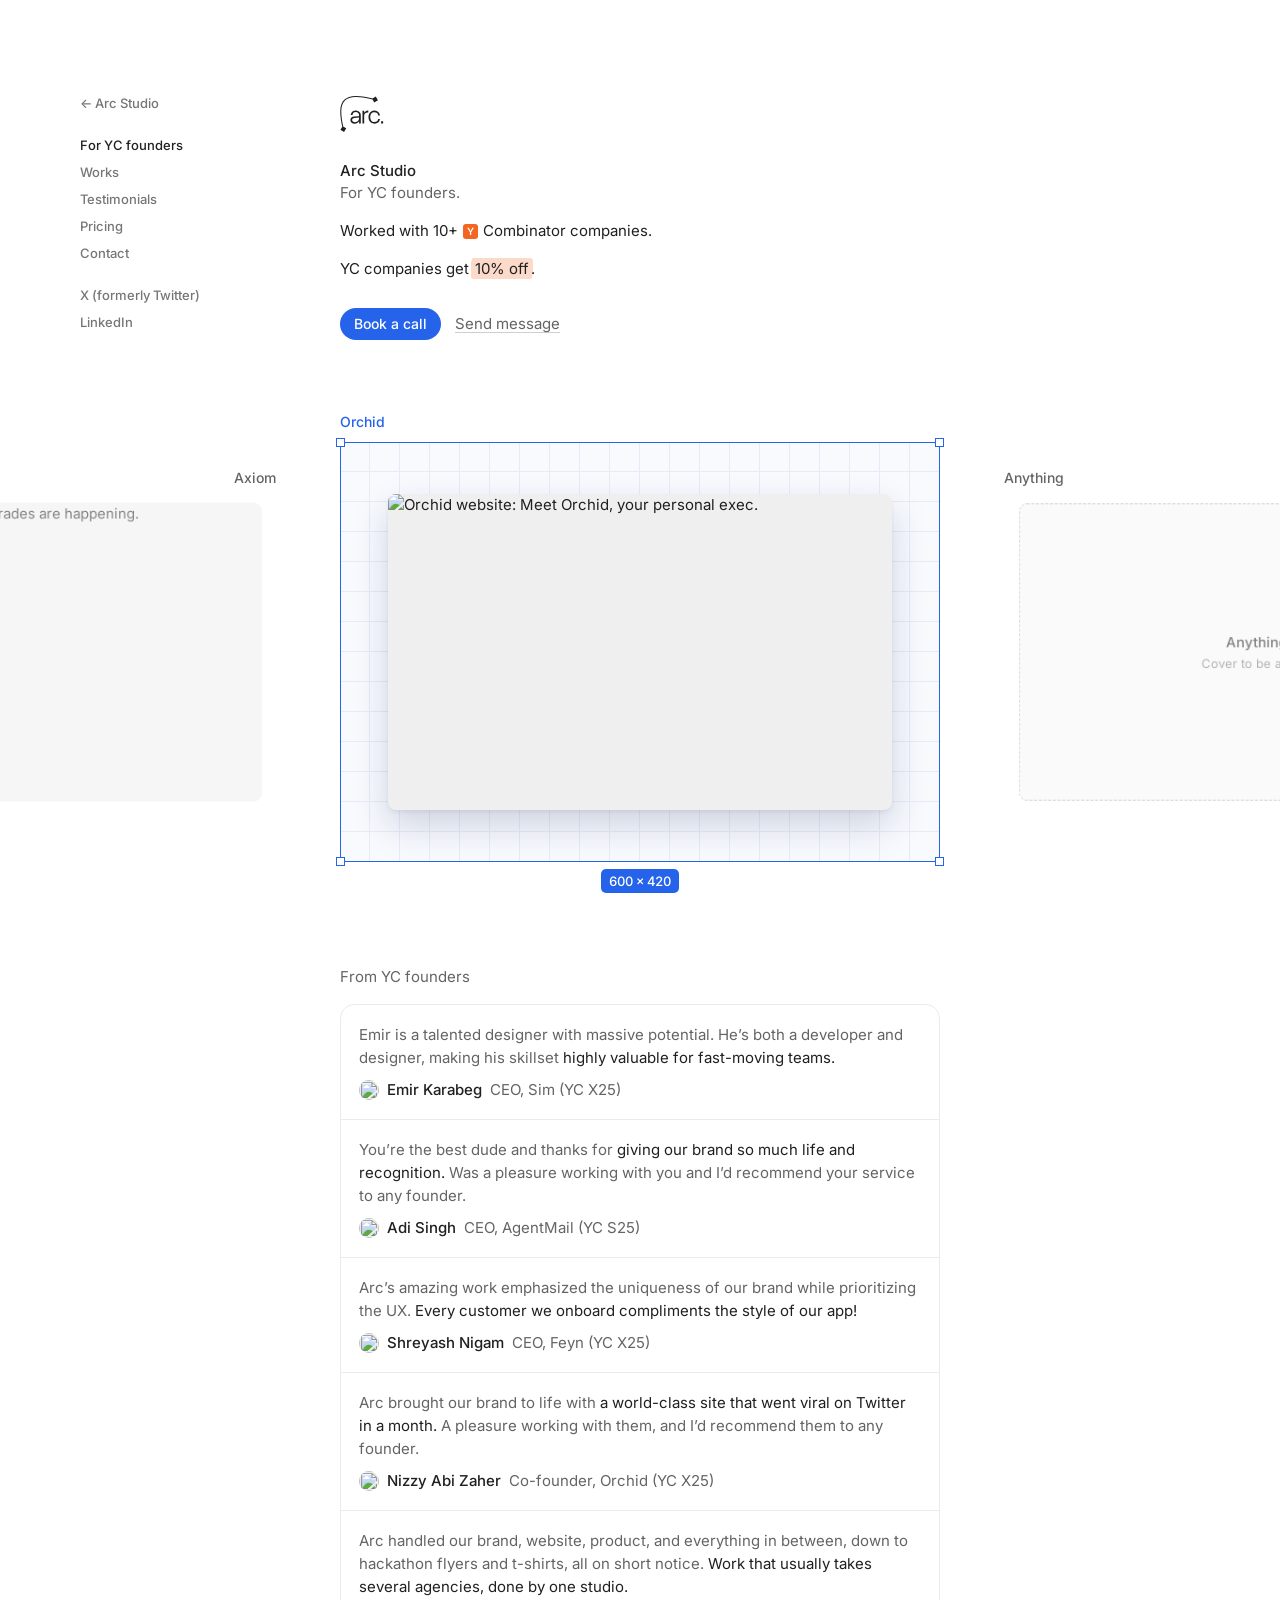
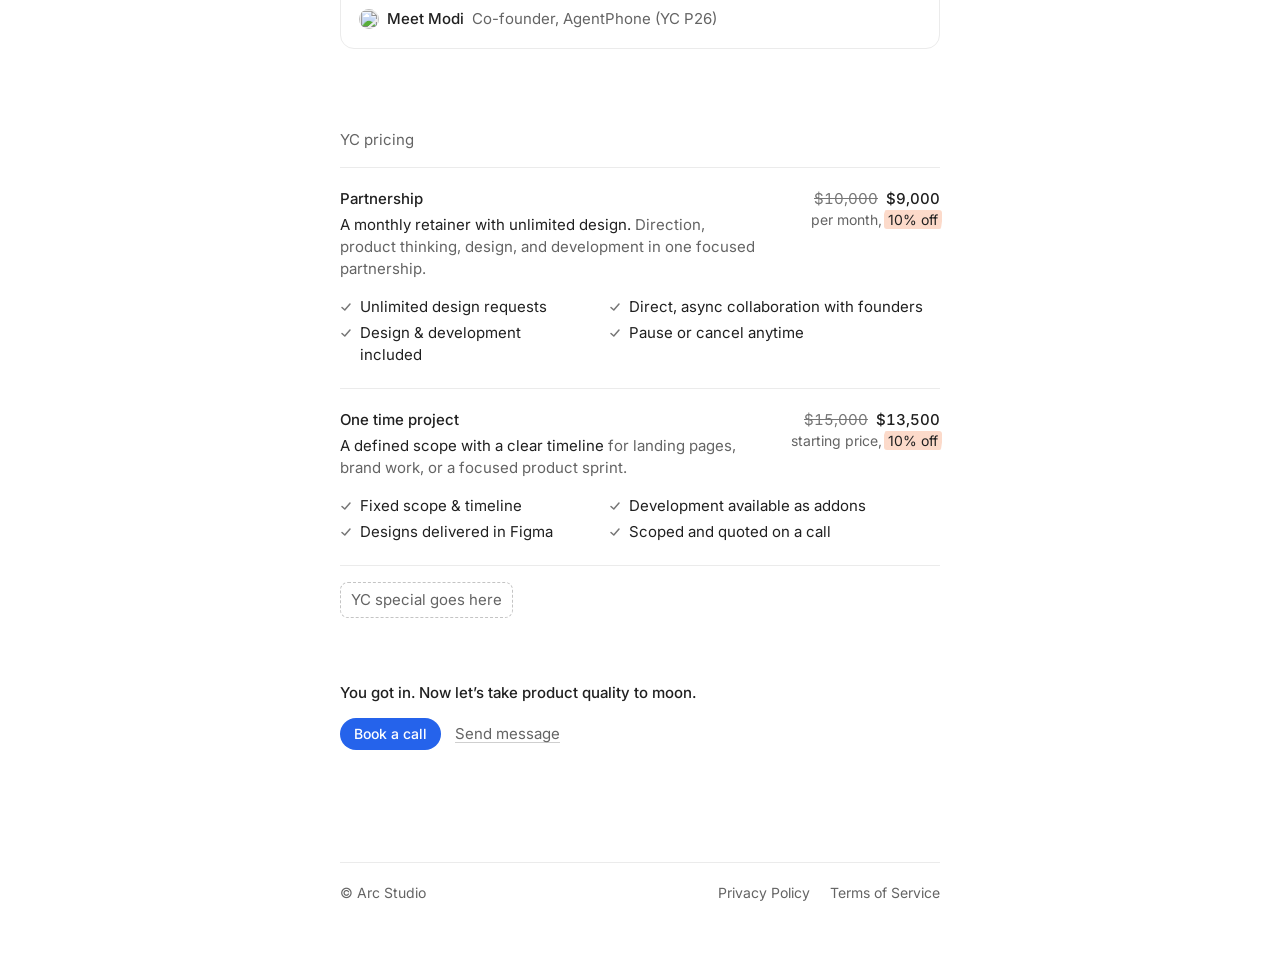
==== commit b0b3d74f: "Add YC deal and set the font to Inter - YC page: state the 10% discount, show discounted prices besi" ====
--- a/yc.html
+++ b/yc.html
@@ -50,8 +50,7 @@
             </span>
             Combinator companies.
           </p>
-          <!-- PLACEHOLDER: replace with the real YC deal (how much off, which plan, any conditions). -->
-          <p class="placeholder">YC deal goes here</p>
+          <p class="intro__offer">YC companies get <mark class="marker">10% off</mark>.</p>
         </div>
 
         <div class="actions">
@@ -229,8 +228,6 @@
 
       <section class="col pricing" id="pricing">
         <h2 class="label">YC pricing</h2>
-        <!-- PLACEHOLDER: replace with the YC terms; the prices below are the standard ones. -->
-        <p class="placeholder">YC deal goes here. The prices below are the standard ones.</p>
         <div class="plans">
           <article class="plan">
             <div class="plan__head">
@@ -239,8 +236,8 @@
                 <p class="plan__description"><span class="hl">A monthly retainer with unlimited design.</span> Direction, product thinking, design, and development in one focused partnership.</p>
               </div>
               <p class="plan__price">
-                <span class="plan__amount">$10,000</span>
-                <span class="plan__unit">per month</span>
+                <span class="plan__amount"><s class="plan__was">$10,000</s> $9,000</span>
+                <span class="plan__unit">per month, <mark class="marker">10% off</mark></span>
               </p>
             </div>
             <ul class="plan__features">
@@ -257,8 +254,8 @@
                 <p class="plan__description"><span class="hl">A defined scope with a clear timeline</span> for landing pages, brand work, or a focused product sprint.</p>
               </div>
               <p class="plan__price">
-                <span class="plan__amount">$15,000</span>
-                <span class="plan__unit">starting price</span>
+                <span class="plan__amount"><s class="plan__was">$15,000</s> $13,500</span>
+                <span class="plan__unit">starting price, <mark class="marker">10% off</mark></span>
               </p>
             </div>
             <ul class="plan__features">
@@ -269,6 +266,8 @@
             </ul>
           </article>
         </div>
+        <!-- PLACEHOLDER: the extra YC offer, still to be decided. Replace this box with the real thing. -->
+        <p class="placeholder">YC special goes here</p>
       </section>
 
 
--- a/styles.css
+++ b/styles.css
@@ -26,8 +26,7 @@
   margin: 0;
   background: #fff;
   color: var(--ink);
-  /* TWK Lausanne is used when it is installed on the machine; Inter is the stand-in. */
-  font-family: "TWK Lausanne", "TWKLausanne", Inter, system-ui, -apple-system, sans-serif;
+  font-family: Inter, system-ui, -apple-system, sans-serif;
   font-size: 15px;
   line-height: 22px;
   -webkit-font-smoothing: antialiased;
@@ -332,6 +331,36 @@
 .text-link:hover {
   color: var(--ink);
   text-decoration-color: var(--ink);
+}
+
+/* ---------- Highlighter ---------- */
+
+/*
+  A marker-pen stroke behind a phrase, in the orange of the Y Combinator mark.
+  It starts at zero width and script.js adds .is-in when the phrase scrolls into view,
+  so the stroke swipes across from the left.
+*/
+.marker {
+  margin: 0 -2px;
+  padding: 1px 4px;
+  border-radius: 3px;
+  background-color: transparent;
+  background-image: linear-gradient(
+    100deg,
+    transparent 0,
+    transparent 1%,
+    rgba(242, 101, 34, 0.24) 2%,
+    rgba(242, 101, 34, 0.24) 97%,
+    transparent 99%
+  );
+  background-repeat: no-repeat;
+  background-size: 0% 100%;
+  color: var(--ink);
+  transition: background-size 560ms cubic-bezier(0.2, 0.8, 0.2, 1) 200ms;
+}
+
+.marker.is-in {
+  background-size: 100% 100%;
 }
 
 /* ---------- Placeholders (content still to come) ---------- */
@@ -786,6 +815,13 @@
   font-variant-numeric: tabular-nums;
 }
 
+/* The standard price, crossed out beside a discounted one. */
+.plan__was {
+  margin-right: 4px;
+  color: var(--faint);
+  font-weight: 400;
+}
+
 .plan__unit {
   color: var(--muted);
   font-size: 14px;
@@ -927,6 +963,12 @@
     transform: none;
   }
 
+  /* Highlights are simply there, without the swipe. */
+  .marker {
+    background-size: 100% 100%;
+    transition: none;
+  }
+
   /* The note is simply there, already drawn. */
   .yc__arrow path {
     stroke-dashoffset: 0;
